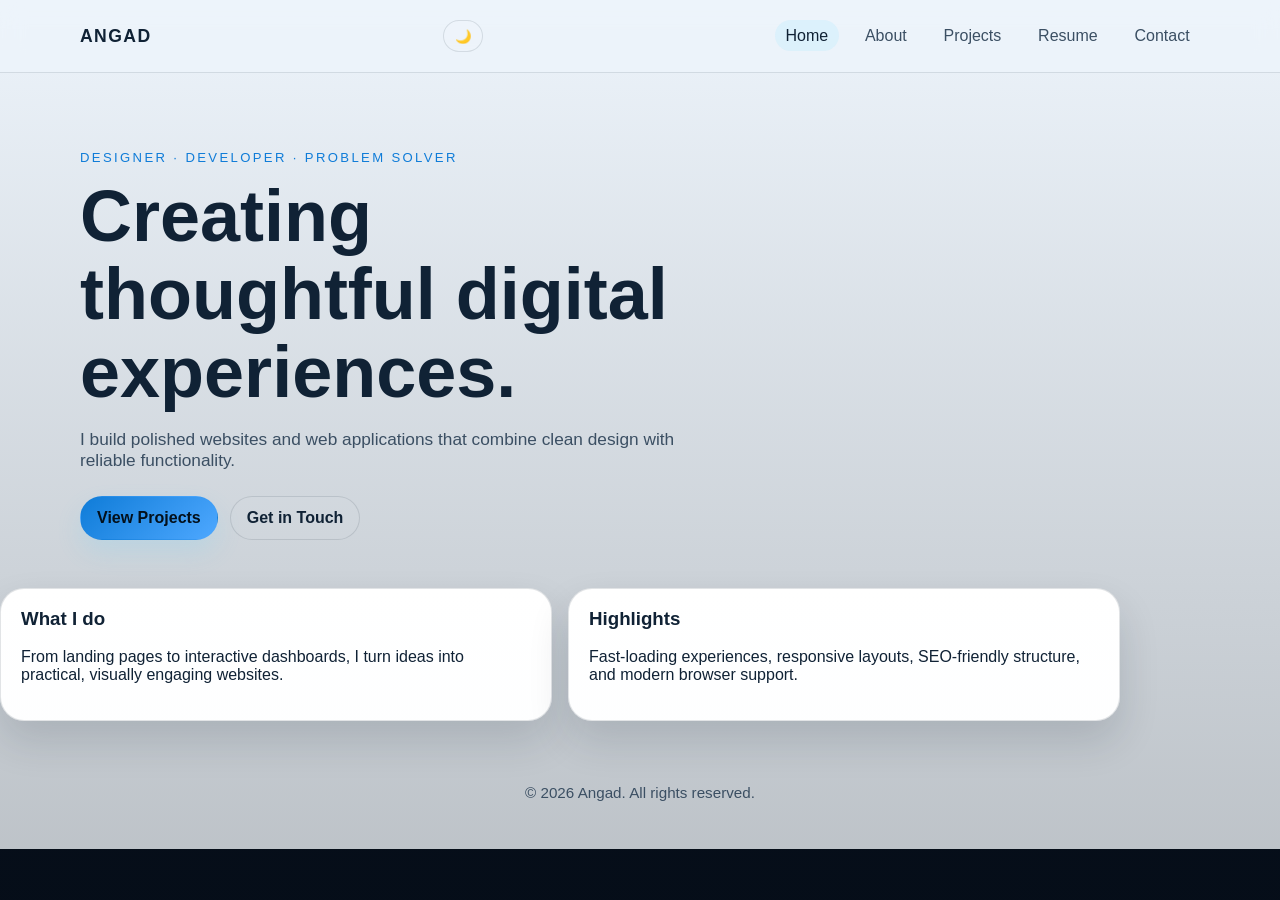
==== index.html @ 11468017 "Initial portfolio website commit" ====
<!DOCTYPE html>
<html lang="en">
  <head>
    <meta charset="UTF-8" />
    <meta name="viewport" content="width=device-width, initial-scale=1.0" />
    <title>Portfolio | Home</title>
    <meta name="description" content="A clean, modern portfolio website for showcasing projects, experience, and contact information." />
    <link rel="stylesheet" href="css/style.css" />
  </head>
  <body>
    <header class="site-header">
      <nav class="nav container">
        <a class="brand" href="index.html">Angad</a>
        <div class="nav-actions">
          <button class="theme-toggle" type="button" aria-label="Toggle theme">☀️</button>
          <button class="nav-toggle" type="button" aria-label="Toggle navigation">☰</button>
        </div>
        <ul class="nav-links">
          <li><a href="index.html" class="active">Home</a></li>
          <li><a href="about.html">About</a></li>
          <li><a href="projects.html">Projects</a></li>
          <li><a href="resume.html">Resume</a></li>
          <li><a href="contact.html">Contact</a></li>
        </ul>
      </nav>
    </header>

    <main>
      <section class="hero container">
        <div>
          <p class="eyebrow">Designer · Developer · Problem Solver</p>
          <h1>Creating thoughtful digital experiences.</h1>
          <p class="lead">I build polished websites and web applications that combine clean design with reliable functionality.</p>
          <div class="cta-row">
            <a class="button primary" href="projects.html">View Projects</a>
            <a class="button secondary" href="contact.html">Get in Touch</a>
          </div>
        </div>
      </section>

      <section class="container section-grid two-up">
        <article class="card">
          <h3>What I do</h3>
          <p>From landing pages to interactive dashboards, I turn ideas into practical, visually engaging websites.</p>
        </article>
        <article class="card">
          <h3>Highlights</h3>
          <p>Fast-loading experiences, responsive layouts, SEO-friendly structure, and modern browser support.</p>
        </article>
      </section>
    </main>

    <footer class="site-footer">
      <p>© <span id="year"></span> Angad. All rights reserved.</p>
    </footer>

    <script src="js/script.js"></script>
  </body>
</html>
---- css/style.css ----
:root {
  color-scheme: dark;
  --bg: #07111f;
  --panel: #102235;
  --panel-2: #17324a;
  --text: #eff7ff;
  --muted: #bfd3e5;
  --accent: #62d2ff;
  --accent-2: #8ff1d1;
  --border: rgba(191, 211, 229, 0.14);
  --shadow: rgba(0, 0, 0, 0.28);
}

body.theme-light {
  color-scheme: light;
  --bg: #edf4fb;
  --panel: #ffffff;
  --panel-2: #e3edf9;
  --text: #102235;
  --muted: #3b4f63;
  --accent: #0f7cd8;
  --accent-2: #0aa67c;
  --border: rgba(16, 34, 53, 0.12);
  --shadow: rgba(15, 28, 44, 0.14);
}

* { box-sizing: border-box; }
html, body { margin: 0; padding: 0; font-family: Arial, Helvetica, sans-serif; background: linear-gradient(180deg, var(--bg) 0%, color-mix(in srgb, var(--bg) 80%, #000 20%) 100%); color: var(--text); min-height: 100%; }
body { display: flex; flex-direction: column; transition: background-color 0.25s ease, color 0.25s ease; }
img { max-width: 100%; display: block; }
a { color: inherit; text-decoration: none; }
.container { width: min(1120px, calc(100% - 2rem)); margin: 0 auto; }
.site-header { position: sticky; top: 0; z-index: 10; backdrop-filter: blur(12px); background: color-mix(in srgb, var(--bg) 86%, transparent); border-bottom: 1px solid var(--border); }
.nav { display: flex; align-items: center; justify-content: space-between; gap: 1rem; min-height: 72px; }
.brand { font-size: 1.1rem; font-weight: 700; letter-spacing: 0.08em; text-transform: uppercase; }
.nav-links { display: flex; gap: 1rem; list-style: none; margin: 0; padding: 0; align-items: center; }
.nav-links a { color: var(--muted); padding: 0.45rem 0.65rem; border-radius: 999px; transition: transform 0.18s ease, background-color 0.18s ease, color 0.18s ease; }
.nav-links a:hover, .nav-links a.active { color: var(--text); background: rgba(98, 210, 255, 0.12); transform: translateY(-1px); }
.nav-actions { display: flex; align-items: center; gap: 0.5rem; }
.theme-toggle, .nav-toggle { display: inline-flex; align-items: center; justify-content: center; background: rgba(255, 255, 255, 0.04); color: var(--text); border: 1px solid var(--border); border-radius: 999px; padding: 0.45rem 0.65rem; transition: transform 0.18s ease, background-color 0.18s ease, box-shadow 0.18s ease; }
.theme-toggle:hover, .nav-toggle:hover { background: rgba(98, 210, 255, 0.12); transform: translateY(-1px); box-shadow: 0 10px 18px rgba(0, 0, 0, 0.18); }
.nav-toggle { display: none; border-radius: 8px; }

main { flex: 1; }
.hero { display: grid; grid-template-columns: 1.2fr 0.8fr; gap: 2rem; align-items: center; padding: 4rem 0 2rem; }
.eyebrow { text-transform: uppercase; letter-spacing: 0.18em; color: var(--accent); font-size: 0.82rem; }
h1, h2, h3 { line-height: 1.08; margin-top: 0; }
h1 { font-size: clamp(2.4rem, 6vw, 4.5rem); margin-bottom: 1rem; }
.lead { color: var(--muted); font-size: 1.08rem; max-width: 42rem; }
.cta-row { display: flex; gap: 0.75rem; flex-wrap: wrap; margin-top: 1.6rem; }
.button { display: inline-flex; align-items: center; justify-content: center; border-radius: 999px; padding: 0.75rem 1rem; border: 1px solid transparent; font-weight: 600; transition: transform 0.18s ease, box-shadow 0.18s ease, background-color 0.18s ease; }
.button:hover { transform: translateY(-2px); box-shadow: 0 10px 18px rgba(0, 0, 0, 0.25); }
.button.primary { background: linear-gradient(135deg, var(--accent), #4ea8ff); color: #03101b; box-shadow: 0 0 0 rgba(98, 210, 255, 0.35), 0 12px 24px rgba(98, 210, 255, 0.18); }
.button.primary:hover { box-shadow: 0 0 18px rgba(98, 210, 255, 0.35), 0 14px 28px rgba(98, 210, 255, 0.25); }
.button.secondary { border-color: var(--border); color: var(--text); background: rgba(255,255,255,0.03); }

.profile-card, .card { background: linear-gradient(180deg, var(--panel), color-mix(in srgb, var(--panel) 92%, var(--bg) 8%)); border: 1px solid var(--border); border-radius: 24px; padding: 1.25rem; box-shadow: 0 20px 40px var(--shadow); transition: transform 0.18s ease, border-color 0.18s ease, box-shadow 0.18s ease; }
.profile-card:hover, .card:hover { transform: translateY(-3px); border-color: rgba(98, 210, 255, 0.35); box-shadow: 0 24px 46px var(--shadow); }
.avatar { width: 72px; height: 72px; border-radius: 18px; display: grid; place-items: center; font-weight: 700; background: linear-gradient(135deg, var(--accent-2), var(--accent)); color: #07111f; margin-bottom: 0.75rem; }
.tag-list, .bullet-list { display: flex; flex-wrap: wrap; gap: 0.5rem; list-style: none; padding: 0; margin: 0; }
.tag-list li, .bullet-list li { background: rgba(255,255,255,0.06); border: 1px solid var(--border); padding: 0.45rem 0.6rem; border-radius: 999px; font-size: 0.95rem; }
.bullet-list { display: grid; gap: 0.45rem; list-style: disc; padding-left: 1rem; }
.bullet-list li { background: none; border: none; padding: 0; border-radius: 0; }

.section-grid { display: grid; gap: 1rem; margin: 1rem 0 2rem; }
.two-up { grid-template-columns: repeat(2, 1fr); }
.three-up { grid-template-columns: repeat(3, 1fr); }
.page-content { padding: 2rem 0 3rem; }
.project-card p { color: var(--muted); }
.contact-wrap { display: grid; grid-template-columns: 1fr 1fr; gap: 1.25rem; }
.contact-form { display: grid; gap: 0.85rem; }
.contact-form label { display: grid; gap: 0.35rem; color: var(--muted); font-size: 0.95rem; }
.contact-form input, .contact-form textarea { width: 100%; border-radius: 14px; border: 1px solid var(--border); background: rgba(255,255,255,0.04); color: var(--text); padding: 0.8rem 0.9rem; font: inherit; }
.contact-form input:focus, .contact-form textarea:focus { outline: 2px solid rgba(98, 210, 255, 0.35); border-color: var(--accent); }
.site-footer { padding: 1rem 0 2rem; color: var(--muted); text-align: center; font-size: 0.95rem; }

@media (max-width: 980px) {
  .hero, .contact-wrap, .two-up, .three-up { grid-template-columns: 1fr; }
}

@media (max-width: 760px) {
  .nav-toggle { display: inline-flex; }
  .nav-links { position: absolute; top: 72px; left: 1rem; right: 1rem; display: none; flex-direction: column; align-items: stretch; background: rgba(7, 17, 31, 0.98); border: 1px solid var(--border); border-radius: 18px; padding: 0.75rem; }
  .nav-links.open { display: flex; }
  .hero { padding-top: 2rem; }
}
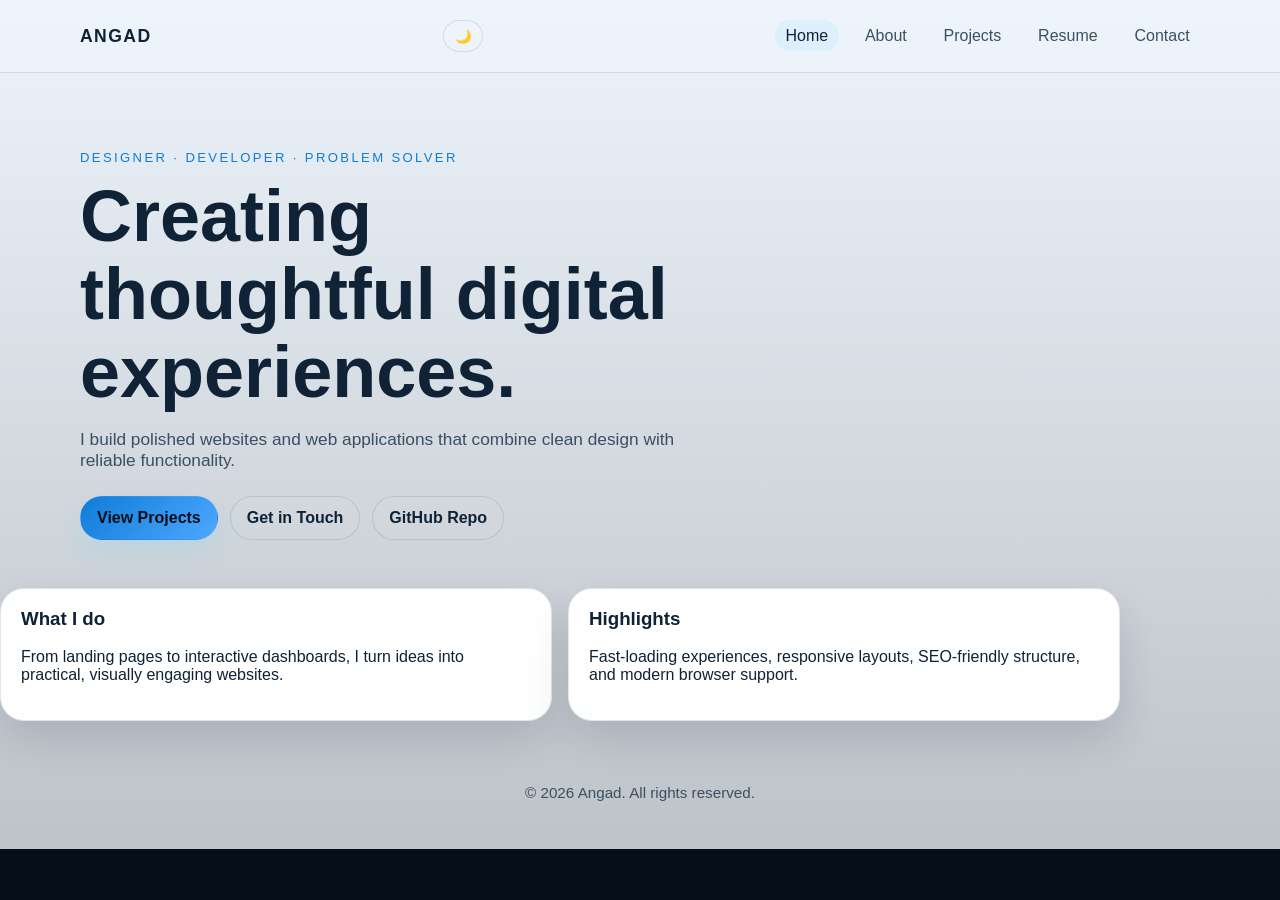
==== commit 7601f6c0: "Add GitHub repo link to homepage" ====
--- a/index.html
+++ b/index.html
@@ -34,6 +34,7 @@
           <div class="cta-row">
             <a class="button primary" href="projects.html">View Projects</a>
             <a class="button secondary" href="contact.html">Get in Touch</a>
+            <a class="button secondary" href="https://github.com/angadgirap3-tech/Portfolio" target="_blank" rel="noopener noreferrer">GitHub Repo</a>
           </div>
         </div>
       </section>
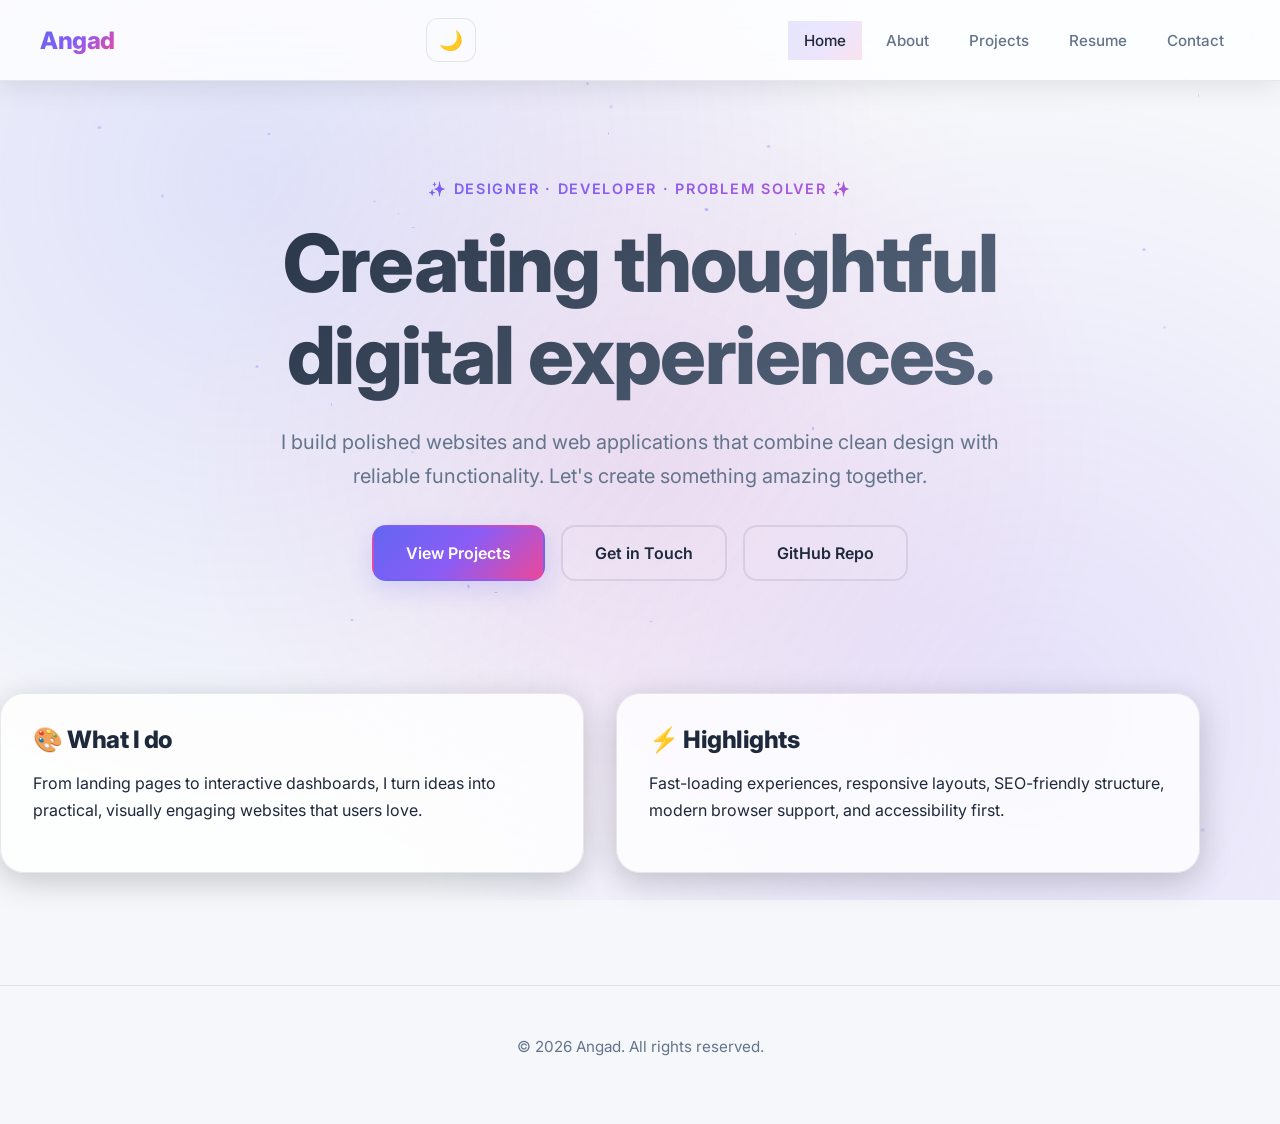
==== commit 326c2ce5: "Add stunning portfolio design with 8 button effects and Netlify deployment" ====
--- a/index.html
+++ b/index.html
@@ -5,6 +5,9 @@
     <meta name="viewport" content="width=device-width, initial-scale=1.0" />
     <title>Portfolio | Home</title>
     <meta name="description" content="A clean, modern portfolio website for showcasing projects, experience, and contact information." />
+    <link rel="preconnect" href="https://fonts.googleapis.com">
+    <link rel="preconnect" href="https://fonts.gstatic.com" crossorigin>
+    <link href="https://fonts.googleapis.com/css2?family=Inter:wght@400;500;600;700;800;900&display=swap" rel="stylesheet">
     <link rel="stylesheet" href="css/style.css" />
   </head>
   <body>
@@ -28,9 +31,9 @@
     <main>
       <section class="hero container">
         <div>
-          <p class="eyebrow">Designer · Developer · Problem Solver</p>
-          <h1>Creating thoughtful digital experiences.</h1>
-          <p class="lead">I build polished websites and web applications that combine clean design with reliable functionality.</p>
+          <p class="eyebrow">✨ Designer · Developer · Problem Solver ✨</p>
+          <h1>Creating thoughtful<br>digital experiences.</h1>
+          <p class="lead">I build polished websites and web applications that combine clean design with reliable functionality. Let's create something amazing together.</p>
           <div class="cta-row">
             <a class="button primary" href="projects.html">View Projects</a>
             <a class="button secondary" href="contact.html">Get in Touch</a>
@@ -41,12 +44,12 @@
 
       <section class="container section-grid two-up">
         <article class="card">
-          <h3>What I do</h3>
-          <p>From landing pages to interactive dashboards, I turn ideas into practical, visually engaging websites.</p>
+          <h3>🎨 What I do</h3>
+          <p>From landing pages to interactive dashboards, I turn ideas into practical, visually engaging websites that users love.</p>
         </article>
         <article class="card">
-          <h3>Highlights</h3>
-          <p>Fast-loading experiences, responsive layouts, SEO-friendly structure, and modern browser support.</p>
+          <h3>⚡ Highlights</h3>
+          <p>Fast-loading experiences, responsive layouts, SEO-friendly structure, modern browser support, and accessibility first.</p>
         </article>
       </section>
     </main>
--- a/css/style.css
+++ b/css/style.css
@@ -1,86 +1,1029 @@
 :root {
   color-scheme: dark;
-  --bg: #07111f;
-  --panel: #102235;
-  --panel-2: #17324a;
-  --text: #eff7ff;
-  --muted: #bfd3e5;
-  --accent: #62d2ff;
-  --accent-2: #8ff1d1;
-  --border: rgba(191, 211, 229, 0.14);
-  --shadow: rgba(0, 0, 0, 0.28);
+  --bg: #0a0e27;
+  --bg-secondary: #131738;
+  --panel: #1a1f3a;
+  --panel-2: #242a4d;
+  --text: #f0f4ff;
+  --muted: #a8b4cf;
+  --accent: #6366f1;
+  --accent-2: #8b5cf6;
+  --accent-3: #ec4899;
+  --accent-glow: rgba(99, 102, 241, 0.4);
+  --border: rgba(168, 180, 207, 0.1);
+  --shadow: rgba(0, 0, 0, 0.4);
+  --gradient-1: linear-gradient(135deg, #6366f1 0%, #8b5cf6 50%, #ec4899 100%);
+  --gradient-2: linear-gradient(135deg, #3b82f6 0%, #6366f1 100%);
 }
 
 body.theme-light {
   color-scheme: light;
-  --bg: #edf4fb;
+  --bg: #f5f7fb;
+  --bg-secondary: #e8ecf4;
   --panel: #ffffff;
-  --panel-2: #e3edf9;
-  --text: #102235;
-  --muted: #3b4f63;
-  --accent: #0f7cd8;
-  --accent-2: #0aa67c;
-  --border: rgba(16, 34, 53, 0.12);
-  --shadow: rgba(15, 28, 44, 0.14);
-}
-
-* { box-sizing: border-box; }
-html, body { margin: 0; padding: 0; font-family: Arial, Helvetica, sans-serif; background: linear-gradient(180deg, var(--bg) 0%, color-mix(in srgb, var(--bg) 80%, #000 20%) 100%); color: var(--text); min-height: 100%; }
-body { display: flex; flex-direction: column; transition: background-color 0.25s ease, color 0.25s ease; }
-img { max-width: 100%; display: block; }
-a { color: inherit; text-decoration: none; }
-.container { width: min(1120px, calc(100% - 2rem)); margin: 0 auto; }
-.site-header { position: sticky; top: 0; z-index: 10; backdrop-filter: blur(12px); background: color-mix(in srgb, var(--bg) 86%, transparent); border-bottom: 1px solid var(--border); }
-.nav { display: flex; align-items: center; justify-content: space-between; gap: 1rem; min-height: 72px; }
-.brand { font-size: 1.1rem; font-weight: 700; letter-spacing: 0.08em; text-transform: uppercase; }
-.nav-links { display: flex; gap: 1rem; list-style: none; margin: 0; padding: 0; align-items: center; }
-.nav-links a { color: var(--muted); padding: 0.45rem 0.65rem; border-radius: 999px; transition: transform 0.18s ease, background-color 0.18s ease, color 0.18s ease; }
-.nav-links a:hover, .nav-links a.active { color: var(--text); background: rgba(98, 210, 255, 0.12); transform: translateY(-1px); }
-.nav-actions { display: flex; align-items: center; gap: 0.5rem; }
-.theme-toggle, .nav-toggle { display: inline-flex; align-items: center; justify-content: center; background: rgba(255, 255, 255, 0.04); color: var(--text); border: 1px solid var(--border); border-radius: 999px; padding: 0.45rem 0.65rem; transition: transform 0.18s ease, background-color 0.18s ease, box-shadow 0.18s ease; }
-.theme-toggle:hover, .nav-toggle:hover { background: rgba(98, 210, 255, 0.12); transform: translateY(-1px); box-shadow: 0 10px 18px rgba(0, 0, 0, 0.18); }
-.nav-toggle { display: none; border-radius: 8px; }
-
-main { flex: 1; }
-.hero { display: grid; grid-template-columns: 1.2fr 0.8fr; gap: 2rem; align-items: center; padding: 4rem 0 2rem; }
-.eyebrow { text-transform: uppercase; letter-spacing: 0.18em; color: var(--accent); font-size: 0.82rem; }
-h1, h2, h3 { line-height: 1.08; margin-top: 0; }
-h1 { font-size: clamp(2.4rem, 6vw, 4.5rem); margin-bottom: 1rem; }
-.lead { color: var(--muted); font-size: 1.08rem; max-width: 42rem; }
-.cta-row { display: flex; gap: 0.75rem; flex-wrap: wrap; margin-top: 1.6rem; }
-.button { display: inline-flex; align-items: center; justify-content: center; border-radius: 999px; padding: 0.75rem 1rem; border: 1px solid transparent; font-weight: 600; transition: transform 0.18s ease, box-shadow 0.18s ease, background-color 0.18s ease; }
-.button:hover { transform: translateY(-2px); box-shadow: 0 10px 18px rgba(0, 0, 0, 0.25); }
-.button.primary { background: linear-gradient(135deg, var(--accent), #4ea8ff); color: #03101b; box-shadow: 0 0 0 rgba(98, 210, 255, 0.35), 0 12px 24px rgba(98, 210, 255, 0.18); }
-.button.primary:hover { box-shadow: 0 0 18px rgba(98, 210, 255, 0.35), 0 14px 28px rgba(98, 210, 255, 0.25); }
-.button.secondary { border-color: var(--border); color: var(--text); background: rgba(255,255,255,0.03); }
-
-.profile-card, .card { background: linear-gradient(180deg, var(--panel), color-mix(in srgb, var(--panel) 92%, var(--bg) 8%)); border: 1px solid var(--border); border-radius: 24px; padding: 1.25rem; box-shadow: 0 20px 40px var(--shadow); transition: transform 0.18s ease, border-color 0.18s ease, box-shadow 0.18s ease; }
-.profile-card:hover, .card:hover { transform: translateY(-3px); border-color: rgba(98, 210, 255, 0.35); box-shadow: 0 24px 46px var(--shadow); }
-.avatar { width: 72px; height: 72px; border-radius: 18px; display: grid; place-items: center; font-weight: 700; background: linear-gradient(135deg, var(--accent-2), var(--accent)); color: #07111f; margin-bottom: 0.75rem; }
-.tag-list, .bullet-list { display: flex; flex-wrap: wrap; gap: 0.5rem; list-style: none; padding: 0; margin: 0; }
-.tag-list li, .bullet-list li { background: rgba(255,255,255,0.06); border: 1px solid var(--border); padding: 0.45rem 0.6rem; border-radius: 999px; font-size: 0.95rem; }
-.bullet-list { display: grid; gap: 0.45rem; list-style: disc; padding-left: 1rem; }
-.bullet-list li { background: none; border: none; padding: 0; border-radius: 0; }
-
-.section-grid { display: grid; gap: 1rem; margin: 1rem 0 2rem; }
-.two-up { grid-template-columns: repeat(2, 1fr); }
-.three-up { grid-template-columns: repeat(3, 1fr); }
-.page-content { padding: 2rem 0 3rem; }
-.project-card p { color: var(--muted); }
-.contact-wrap { display: grid; grid-template-columns: 1fr 1fr; gap: 1.25rem; }
-.contact-form { display: grid; gap: 0.85rem; }
-.contact-form label { display: grid; gap: 0.35rem; color: var(--muted); font-size: 0.95rem; }
-.contact-form input, .contact-form textarea { width: 100%; border-radius: 14px; border: 1px solid var(--border); background: rgba(255,255,255,0.04); color: var(--text); padding: 0.8rem 0.9rem; font: inherit; }
-.contact-form input:focus, .contact-form textarea:focus { outline: 2px solid rgba(98, 210, 255, 0.35); border-color: var(--accent); }
-.site-footer { padding: 1rem 0 2rem; color: var(--muted); text-align: center; font-size: 0.95rem; }
+  --panel-2: #f8f9fc;
+  --text: #1e293b;
+  --muted: #64748b;
+  --accent: #6366f1;
+  --accent-2: #8b5cf6;
+  --accent-3: #ec4899;
+  --accent-glow: rgba(99, 102, 241, 0.2);
+  --border: rgba(30, 41, 59, 0.1);
+  --shadow: rgba(15, 23, 42, 0.15);
+  --gradient-1: linear-gradient(135deg, #6366f1 0%, #8b5cf6 50%, #ec4899 100%);
+  --gradient-2: linear-gradient(135deg, #3b82f6 0%, #6366f1 100%);
+}
+
+* { 
+  box-sizing: border-box; 
+  margin: 0;
+  padding: 0;
+}
+
+html {
+  scroll-behavior: smooth;
+}
+
+html, body { 
+  margin: 0; 
+  padding: 0; 
+  font-family: 'Inter', -apple-system, BlinkMacSystemFont, 'Segoe UI', Roboto, Oxygen, Ubuntu, sans-serif; 
+  background: var(--bg);
+  color: var(--text); 
+  min-height: 100%;
+  overflow-x: hidden;
+}
+
+body { 
+  display: flex; 
+  flex-direction: column; 
+  transition: background-color 0.3s ease, color 0.3s ease;
+  position: relative;
+}
+
+body::before {
+  content: '';
+  position: fixed;
+  top: 0;
+  left: 0;
+  right: 0;
+  bottom: 0;
+  background: 
+    radial-gradient(circle at 20% 20%, rgba(99, 102, 241, 0.15) 0%, transparent 50%),
+    radial-gradient(circle at 80% 80%, rgba(139, 92, 246, 0.15) 0%, transparent 50%),
+    radial-gradient(circle at 50% 50%, rgba(236, 72, 153, 0.1) 0%, transparent 60%);
+  pointer-events: none;
+  z-index: 0;
+  animation: gradientShift 15s ease infinite;
+}
+
+@keyframes gradientShift {
+  0%, 100% { opacity: 0.8; }
+  50% { opacity: 1; }
+}
+
+body > * {
+  position: relative;
+  z-index: 1;
+}
+
+img { 
+  max-width: 100%; 
+  display: block; 
+}
+
+a { 
+  color: inherit; 
+  text-decoration: none;
+  transition: all 0.3s ease;
+}
+
+.container { 
+  width: min(1200px, calc(100% - 3rem)); 
+  margin: 0 auto; 
+}
+.site-header { 
+  position: sticky; 
+  top: 0; 
+  z-index: 100; 
+  backdrop-filter: blur(20px) saturate(180%); 
+  background: rgba(10, 14, 39, 0.8);
+  border-bottom: 1px solid var(--border); 
+  box-shadow: 0 4px 30px rgba(0, 0, 0, 0.1);
+  animation: slideDown 0.6s ease;
+}
+
+body.theme-light .site-header {
+  background: rgba(255, 255, 255, 0.8);
+}
+
+@keyframes slideDown {
+  from {
+    transform: translateY(-100%);
+    opacity: 0;
+  }
+  to {
+    transform: translateY(0);
+    opacity: 1;
+  }
+}
+
+.nav { 
+  display: flex; 
+  align-items: center; 
+  justify-content: space-between; 
+  gap: 1rem; 
+  min-height: 80px;
+  padding: 0.5rem 0;
+}
+
+.brand { 
+  font-size: 1.5rem; 
+  font-weight: 800; 
+  letter-spacing: -0.02em; 
+  background: var(--gradient-1);
+  -webkit-background-clip: text;
+  -webkit-text-fill-color: transparent;
+  background-clip: text;
+  transition: transform 0.3s ease;
+}
+
+.brand:hover {
+  transform: scale(1.05);
+}
+
+.nav-links { 
+  display: flex; 
+  gap: 0.5rem; 
+  list-style: none; 
+  margin: 0; 
+  padding: 0; 
+  align-items: center; 
+}
+
+.nav-links a { 
+  color: var(--muted); 
+  padding: 0.6rem 1rem; 
+  border-radius: 12px; 
+  font-weight: 500;
+  font-size: 0.95rem;
+  position: relative;
+  overflow: hidden;
+  transition: all 0.3s ease;
+}
+
+.nav-links a::before {
+  content: '';
+  position: absolute;
+  top: 0;
+  left: 0;
+  right: 0;
+  bottom: 0;
+  background: var(--gradient-1);
+  opacity: 0;
+  transition: opacity 0.3s ease;
+  z-index: -1;
+}
+
+.nav-links a:hover, .nav-links a.active { 
+  color: var(--text);
+  transform: translateY(-2px);
+}
+
+.nav-links a.active::before {
+  opacity: 0.15;
+}
+
+.nav-links a:hover::before {
+  opacity: 0.1;
+}
+
+.nav-actions { 
+  display: flex; 
+  align-items: center; 
+  gap: 0.5rem; 
+}
+
+.theme-toggle, .nav-toggle { 
+  display: inline-flex; 
+  align-items: center; 
+  justify-content: center; 
+  background: rgba(255, 255, 255, 0.05); 
+  color: var(--text); 
+  border: 1px solid var(--border); 
+  border-radius: 12px; 
+  padding: 0.6rem 0.75rem; 
+  cursor: pointer;
+  font-size: 1.2rem;
+  transition: all 0.3s ease;
+}
+
+.theme-toggle:hover, .nav-toggle:hover { 
+  background: rgba(99, 102, 241, 0.15); 
+  transform: translateY(-2px) scale(1.05); 
+  box-shadow: 0 8px 20px rgba(99, 102, 241, 0.3);
+  border-color: var(--accent);
+}
+
+.nav-toggle { 
+  display: none;
+}
+
+main { 
+  flex: 1; 
+}
+
+.hero { 
+  display: grid; 
+  grid-template-columns: 1fr; 
+  gap: 2rem; 
+  align-items: center; 
+  padding: 6rem 0 4rem;
+  text-align: center;
+  animation: fadeInUp 0.8s ease;
+}
+
+@keyframes fadeInUp {
+  from {
+    opacity: 0;
+    transform: translateY(30px);
+  }
+  to {
+    opacity: 1;
+    transform: translateY(0);
+  }
+}
+
+.eyebrow { 
+  text-transform: uppercase; 
+  letter-spacing: 0.12em; 
+  background: var(--gradient-1);
+  -webkit-background-clip: text;
+  -webkit-text-fill-color: transparent;
+  background-clip: text;
+  font-size: 0.9rem; 
+  font-weight: 600;
+  margin-bottom: 1rem;
+  animation: fadeInUp 0.8s ease 0.2s both;
+}
+
+h1, h2, h3 { 
+  line-height: 1.15; 
+  margin-top: 0; 
+  font-weight: 800;
+  letter-spacing: -0.02em;
+}
+
+h1 { 
+  font-size: clamp(2.5rem, 7vw, 5rem); 
+  margin-bottom: 1.5rem;
+  background: linear-gradient(135deg, var(--text) 0%, var(--muted) 100%);
+  -webkit-background-clip: text;
+  -webkit-text-fill-color: transparent;
+  background-clip: text;
+  animation: fadeInUp 0.8s ease 0.3s both;
+}
+
+.lead { 
+  color: var(--muted); 
+  font-size: 1.25rem; 
+  max-width: 46rem;
+  margin: 0 auto 2rem;
+  line-height: 1.7;
+  animation: fadeInUp 0.8s ease 0.4s both;
+}
+.cta-row { 
+  display: flex; 
+  gap: 1rem; 
+  flex-wrap: wrap; 
+  margin-top: 2rem;
+  justify-content: center;
+  animation: fadeInUp 0.8s ease 0.5s both;
+}
+
+.button { 
+  display: inline-flex; 
+  align-items: center; 
+  justify-content: center; 
+  border-radius: 14px; 
+  padding: 1rem 2rem; 
+  border: 2px solid transparent; 
+  font-weight: 600;
+  font-size: 1rem;
+  cursor: pointer;
+  position: relative;
+  overflow: hidden;
+  transition: all 0.4s cubic-bezier(0.4, 0, 0.2, 1);
+  z-index: 1;
+}
+
+/* Shimmer effect for primary button */
+.button.primary::before {
+  content: '';
+  position: absolute;
+  top: 0;
+  left: -100%;
+  width: 100%;
+  height: 100%;
+  background: linear-gradient(
+    90deg,
+    transparent,
+    rgba(255, 255, 255, 0.3),
+    transparent
+  );
+  transition: left 0.5s ease;
+}
+
+.button.primary:hover::before {
+  left: 100%;
+}
+
+/* Magnetic border effect for secondary button */
+.button.secondary::before {
+  content: '';
+  position: absolute;
+  inset: -2px;
+  border-radius: 14px;
+  padding: 2px;
+  background: var(--gradient-1);
+  -webkit-mask: linear-gradient(#fff 0 0) content-box, linear-gradient(#fff 0 0);
+  -webkit-mask-composite: xor;
+  mask-composite: exclude;
+  opacity: 0;
+  transition: opacity 0.4s ease;
+}
+
+.button.secondary:hover::before {
+  opacity: 1;
+}
+
+/* Particle burst effect */
+.button::after {
+  content: '✨';
+  position: absolute;
+  font-size: 0;
+  opacity: 0;
+  top: 50%;
+  left: 50%;
+  transform: translate(-50%, -50%);
+  transition: all 0.4s ease;
+  pointer-events: none;
+}
+
+.button:active::after {
+  font-size: 2rem;
+  opacity: 0;
+  transform: translate(-50%, -50%) scale(2);
+}
+
+.button:hover { 
+  transform: translateY(-4px) scale(1.02);
+}
+
+.button.primary { 
+  background: var(--gradient-1);
+  color: #ffffff; 
+  box-shadow: 0 8px 24px var(--accent-glow);
+  border-color: transparent;
+  animation: buttonGlow 3s ease-in-out infinite;
+}
+
+@keyframes buttonGlow {
+  0%, 100% {
+    box-shadow: 0 8px 24px var(--accent-glow);
+  }
+  50% {
+    box-shadow: 0 8px 32px var(--accent-glow), 0 0 20px rgba(99, 102, 241, 0.4);
+  }
+}
+
+.button.primary:hover { 
+  box-shadow: 0 16px 40px var(--accent-glow), 0 0 0 4px rgba(99, 102, 241, 0.15);
+  animation: none;
+  background: linear-gradient(135deg, #7c3aed 0%, #a855f7 50%, #f472b6 100%);
+}
+
+.button.secondary { 
+  border-color: var(--border); 
+  color: var(--text); 
+  background: rgba(255,255,255,0.05);
+  backdrop-filter: blur(10px);
+  position: relative;
+}
+
+.button.secondary:hover {
+  border-color: transparent;
+  background: rgba(99, 102, 241, 0.15);
+  box-shadow: 0 12px 32px rgba(99, 102, 241, 0.3), 
+              inset 0 0 20px rgba(99, 102, 241, 0.1);
+  color: var(--accent);
+}
+
+/* 3D press effect */
+.button:active {
+  transform: translateY(-1px) scale(0.98);
+  transition: all 0.1s ease;
+}
+
+/* Pulse effect on focus */
+.button:focus-visible {
+  outline: none;
+  animation: buttonPulse 1s ease infinite;
+}
+
+@keyframes buttonPulse {
+  0%, 100% {
+    box-shadow: 0 8px 24px var(--accent-glow), 0 0 0 0 rgba(99, 102, 241, 0.4);
+  }
+  50% {
+    box-shadow: 0 8px 24px var(--accent-glow), 0 0 0 8px rgba(99, 102, 241, 0);
+  }
+}
+
+.profile-card, .card { 
+  background: rgba(26, 31, 58, 0.6);
+  border: 1px solid var(--border); 
+  border-radius: 24px; 
+  padding: 2rem; 
+  box-shadow: 0 8px 32px rgba(0, 0, 0, 0.2);
+  backdrop-filter: blur(20px);
+  transition: all 0.4s cubic-bezier(0.4, 0, 0.2, 1);
+  position: relative;
+  overflow: hidden;
+}
+
+body.theme-light .card {
+  background: rgba(255, 255, 255, 0.8);
+}
+
+.card::before {
+  content: '';
+  position: absolute;
+  top: 0;
+  left: 0;
+  right: 0;
+  height: 3px;
+  background: var(--gradient-1);
+  transform: scaleX(0);
+  transform-origin: left;
+  transition: transform 0.4s ease;
+}
+
+.profile-card:hover, .card:hover { 
+  transform: translateY(-8px) scale(1.02); 
+  border-color: var(--accent);
+  box-shadow: 0 20px 60px rgba(99, 102, 241, 0.3), 0 0 0 1px var(--accent);
+}
+
+.card:hover::before {
+  transform: scaleX(1);
+}
+
+.avatar { 
+  width: 80px; 
+  height: 80px; 
+  border-radius: 20px; 
+  display: grid; 
+  place-items: center; 
+  font-weight: 700; 
+  background: var(--gradient-1);
+  color: #ffffff; 
+  margin-bottom: 1rem;
+  font-size: 2rem;
+  box-shadow: 0 8px 24px var(--accent-glow);
+}
+.tag-list, .bullet-list { 
+  display: flex; 
+  flex-wrap: wrap; 
+  gap: 0.75rem; 
+  list-style: none; 
+  padding: 0; 
+  margin: 1rem 0; 
+}
+
+.tag-list li, .bullet-list li { 
+  background: rgba(99, 102, 241, 0.1); 
+  border: 1px solid rgba(99, 102, 241, 0.3); 
+  padding: 0.6rem 1rem; 
+  border-radius: 12px; 
+  font-size: 0.95rem;
+  font-weight: 500;
+  transition: all 0.3s ease;
+  cursor: default;
+}
+
+.tag-list li:hover {
+  background: rgba(99, 102, 241, 0.2);
+  border-color: var(--accent);
+  transform: translateY(-2px);
+}
+
+.bullet-list { 
+  display: grid; 
+  gap: 0.6rem; 
+  list-style: none;
+  padding-left: 0;
+}
+
+.bullet-list li { 
+  background: none; 
+  border: none; 
+  padding: 0 0 0 1.5rem; 
+  border-radius: 0;
+  position: relative;
+}
+
+.bullet-list li::before {
+  content: '→';
+  position: absolute;
+  left: 0;
+  color: var(--accent);
+  font-weight: bold;
+}
+
+.section-grid { 
+  display: grid; 
+  gap: 2rem; 
+  margin: 3rem 0;
+  animation: fadeInUp 0.8s ease 0.6s both;
+}
+
+.two-up { 
+  grid-template-columns: repeat(2, 1fr); 
+}
+
+.three-up { 
+  grid-template-columns: repeat(auto-fit, minmax(300px, 1fr)); 
+}
+
+.page-content { 
+  padding: 3rem 0 4rem;
+  animation: fadeInUp 0.8s ease;
+}
+
+.page-content > .card {
+  animation: fadeInUp 0.8s ease 0.2s both;
+}
+
+.page-content .section-grid {
+  animation: fadeInUp 0.8s ease 0.4s both;
+}
+
+.project-card p { 
+  color: var(--muted); 
+  line-height: 1.7;
+  margin: 1rem 0;
+}
+
+.project-card h2 {
+  color: var(--text);
+  font-size: 1.5rem;
+  margin-bottom: 1rem;
+}
+.contact-wrap { 
+  display: grid; 
+  grid-template-columns: 1fr 1fr; 
+  gap: 2rem;
+  align-items: start;
+}
+
+.contact-form { 
+  display: grid; 
+  gap: 1.25rem; 
+}
+
+.contact-form label { 
+  display: grid; 
+  gap: 0.5rem; 
+  color: var(--text); 
+  font-size: 0.95rem;
+  font-weight: 600;
+}
+
+.contact-form input, .contact-form textarea { 
+  width: 100%; 
+  border-radius: 12px; 
+  border: 2px solid var(--border); 
+  background: rgba(255,255,255,0.05); 
+  color: var(--text); 
+  padding: 1rem 1.25rem; 
+  font: inherit;
+  transition: all 0.3s ease;
+}
+
+.contact-form input:focus, .contact-form textarea:focus { 
+  outline: none;
+  border-color: var(--accent);
+  background: rgba(99, 102, 241, 0.05);
+  box-shadow: 0 0 0 4px rgba(99, 102, 241, 0.1);
+}
+
+.contact-form textarea {
+  resize: vertical;
+  min-height: 150px;
+}
+
+.site-footer { 
+  padding: 3rem 0;
+  color: var(--muted); 
+  text-align: center; 
+  font-size: 0.95rem;
+  border-top: 1px solid var(--border);
+  margin-top: 4rem;
+}
 
 @media (max-width: 980px) {
-  .hero, .contact-wrap, .two-up, .three-up { grid-template-columns: 1fr; }
+  .hero, .contact-wrap, .two-up, .three-up { 
+    grid-template-columns: 1fr; 
+  }
+  
+  .container {
+    width: calc(100% - 2rem);
+  }
+  
+  h1 {
+    font-size: clamp(2rem, 8vw, 3.5rem);
+  }
+  
+  .lead {
+    font-size: 1.1rem;
+  }
 }
 
 @media (max-width: 760px) {
-  .nav-toggle { display: inline-flex; }
-  .nav-links { position: absolute; top: 72px; left: 1rem; right: 1rem; display: none; flex-direction: column; align-items: stretch; background: rgba(7, 17, 31, 0.98); border: 1px solid var(--border); border-radius: 18px; padding: 0.75rem; }
-  .nav-links.open { display: flex; }
-  .hero { padding-top: 2rem; }
-}
+  .nav-toggle { 
+    display: inline-flex; 
+  }
+  
+  .nav-links { 
+    position: absolute; 
+    top: 80px; 
+    left: 1rem; 
+    right: 1rem; 
+    display: none; 
+    flex-direction: column; 
+    align-items: stretch; 
+    background: rgba(26, 31, 58, 0.98);
+    backdrop-filter: blur(20px);
+    border: 1px solid var(--border); 
+    border-radius: 20px; 
+    padding: 1rem;
+    box-shadow: 0 20px 60px rgba(0, 0, 0, 0.4);
+  }
+  
+  body.theme-light .nav-links {
+    background: rgba(255, 255, 255, 0.98);
+  }
+  
+  .nav-links.open { 
+    display: flex;
+    animation: slideDown 0.3s ease;
+  }
+  
+  .nav-links a {
+    padding: 1rem;
+    text-align: center;
+  }
+  
+  .hero { 
+    padding-top: 3rem; 
+    padding-bottom: 2rem;
+  }
+  
+  .cta-row {
+    flex-direction: column;
+    width: 100%;
+  }
+  
+  .button {
+    width: 100%;
+  }
+  
+  .card {
+    padding: 1.5rem;
+  }
+  
+  .section-grid {
+    gap: 1.5rem;
+  }
+}
+
+
+/* Additional utility classes and polish */
+h2 {
+  font-size: 2rem;
+  margin-bottom: 1.5rem;
+  background: linear-gradient(135deg, var(--text) 0%, var(--muted) 100%);
+  -webkit-background-clip: text;
+  -webkit-text-fill-color: transparent;
+  background-clip: text;
+}
+
+h3 {
+  font-size: 1.5rem;
+  margin-bottom: 1rem;
+  color: var(--text);
+}
+
+p {
+  line-height: 1.7;
+  margin-bottom: 1rem;
+}
+
+/* Smooth scrolling for all browsers */
+* {
+  scroll-behavior: smooth;
+}
+
+/* Selection styling */
+::selection {
+  background: var(--accent);
+  color: #ffffff;
+}
+
+::-moz-selection {
+  background: var(--accent);
+  color: #ffffff;
+}
+
+/* Focus visible for accessibility */
+*:focus-visible {
+  outline: 2px solid var(--accent);
+  outline-offset: 3px;
+  border-radius: 4px;
+}
+
+/* Loading animation for page transitions */
+@keyframes shimmer {
+  0% {
+    background-position: -1000px 0;
+  }
+  100% {
+    background-position: 1000px 0;
+  }
+}
+
+/* Improved button and card shadows */
+.button, .card {
+  will-change: transform;
+}
+
+/* Performance optimizations */
+.site-header {
+  will-change: backdrop-filter;
+}
+
+/* Print styles */
+@media print {
+  .site-header, .site-footer, .nav-toggle, .theme-toggle {
+    display: none;
+  }
+  
+  .card {
+    break-inside: avoid;
+    page-break-inside: avoid;
+  }
+  
+  body::before {
+    display: none;
+  }
+}
+
+/* Reduced motion preferences */
+@media (prefers-reduced-motion: reduce) {
+  *,
+  *::before,
+  *::after {
+    animation-duration: 0.01ms !important;
+    animation-iteration-count: 1 !important;
+    transition-duration: 0.01ms !important;
+    scroll-behavior: auto !important;
+  }
+  
+  body::before {
+    animation: none;
+  }
+}
+
+
+/* Alternative Button Styles - Add these classes to buttons for different effects */
+
+/* Liquid fill button effect */
+.button.liquid {
+  background: transparent;
+  border: 2px solid var(--accent);
+  color: var(--accent);
+  position: relative;
+  z-index: 1;
+  transition: color 0.4s ease;
+}
+
+.button.liquid::before {
+  content: '';
+  position: absolute;
+  bottom: 0;
+  left: 0;
+  right: 0;
+  height: 0;
+  background: var(--gradient-1);
+  transition: height 0.4s cubic-bezier(0.4, 0, 0.2, 1);
+  z-index: -1;
+  border-radius: 12px;
+}
+
+.button.liquid:hover {
+  color: #ffffff;
+  border-color: transparent;
+}
+
+.button.liquid:hover::before {
+  height: 100%;
+}
+
+/* Neon glow button effect */
+.button.neon {
+  background: transparent;
+  border: 2px solid var(--accent);
+  color: var(--accent);
+  text-shadow: 0 0 8px rgba(99, 102, 241, 0.5);
+  box-shadow: inset 0 0 20px rgba(99, 102, 241, 0.1),
+              0 0 20px rgba(99, 102, 241, 0.2);
+  animation: neonPulse 2s ease-in-out infinite;
+}
+
+@keyframes neonPulse {
+  0%, 100% {
+    box-shadow: inset 0 0 20px rgba(99, 102, 241, 0.1),
+                0 0 20px rgba(99, 102, 241, 0.2);
+  }
+  50% {
+    box-shadow: inset 0 0 30px rgba(99, 102, 241, 0.2),
+                0 0 40px rgba(99, 102, 241, 0.4);
+  }
+}
+
+.button.neon:hover {
+  background: rgba(99, 102, 241, 0.1);
+  box-shadow: inset 0 0 40px rgba(99, 102, 241, 0.3),
+              0 0 60px rgba(99, 102, 241, 0.6);
+  text-shadow: 0 0 12px rgba(255, 255, 255, 0.8);
+}
+
+/* Morphing gradient button */
+.button.morph {
+  background: var(--gradient-1);
+  background-size: 200% 200%;
+  color: #ffffff;
+  border: none;
+  animation: morphGradient 4s ease infinite;
+}
+
+@keyframes morphGradient {
+  0%, 100% {
+    background-position: 0% 50%;
+  }
+  50% {
+    background-position: 100% 50%;
+  }
+}
+
+.button.morph:hover {
+  animation: morphGradient 1s ease infinite;
+  box-shadow: 0 12px 40px var(--accent-glow);
+}
+
+/* Glitch button effect */
+.button.glitch {
+  background: var(--panel);
+  border: 2px solid var(--accent);
+  color: var(--text);
+  position: relative;
+}
+
+.button.glitch::before,
+.button.glitch::after {
+  content: attr(data-text);
+  position: absolute;
+  top: 0;
+  left: 0;
+  right: 0;
+  bottom: 0;
+  display: flex;
+  align-items: center;
+  justify-content: center;
+  opacity: 0;
+  transition: opacity 0.3s ease;
+}
+
+.button.glitch:hover::before {
+  opacity: 0.8;
+  animation: glitch1 0.3s infinite;
+  color: #ff00ff;
+}
+
+.button.glitch:hover::after {
+  opacity: 0.8;
+  animation: glitch2 0.3s infinite;
+  color: #00ffff;
+}
+
+@keyframes glitch1 {
+  0%, 100% {
+    transform: translate(0);
+  }
+  25% {
+    transform: translate(-2px, 2px);
+  }
+  50% {
+    transform: translate(2px, -2px);
+  }
+  75% {
+    transform: translate(-2px, -2px);
+  }
+}
+
+@keyframes glitch2 {
+  0%, 100% {
+    transform: translate(0);
+  }
+  25% {
+    transform: translate(2px, -2px);
+  }
+  50% {
+    transform: translate(-2px, 2px);
+  }
+  75% {
+    transform: translate(2px, 2px);
+  }
+}
+
+/* Bubble pop button */
+.button.bubble {
+  background: var(--gradient-2);
+  color: #ffffff;
+  border: none;
+  position: relative;
+  overflow: visible;
+}
+
+.button.bubble:hover {
+  animation: bubblePop 0.6s ease;
+}
+
+@keyframes bubblePop {
+  0% {
+    transform: scale(1);
+  }
+  50% {
+    transform: scale(1.15);
+  }
+  100% {
+    transform: scale(1.05);
+  }
+}
+
+/* Split reveal button */
+.button.split {
+  background: transparent;
+  border: 2px solid var(--accent);
+  color: var(--accent);
+  position: relative;
+  overflow: hidden;
+  z-index: 1;
+}
+
+.button.split::before,
+.button.split::after {
+  content: '';
+  position: absolute;
+  width: 50%;
+  height: 100%;
+  background: var(--gradient-1);
+  z-index: -1;
+  transition: transform 0.4s cubic-bezier(0.4, 0, 0.2, 1);
+}
+
+.button.split::before {
+  top: 0;
+  left: 0;
+  transform: translateX(-100%);
+}
+
+.button.split::after {
+  top: 0;
+  right: 0;
+  transform: translateX(100%);
+}
+
+.button.split:hover {
+  color: #ffffff;
+  border-color: transparent;
+}
+
+.button.split:hover::before {
+  transform: translateX(0);
+}
+
+.button.split:hover::after {
+  transform: translateX(0);
+}
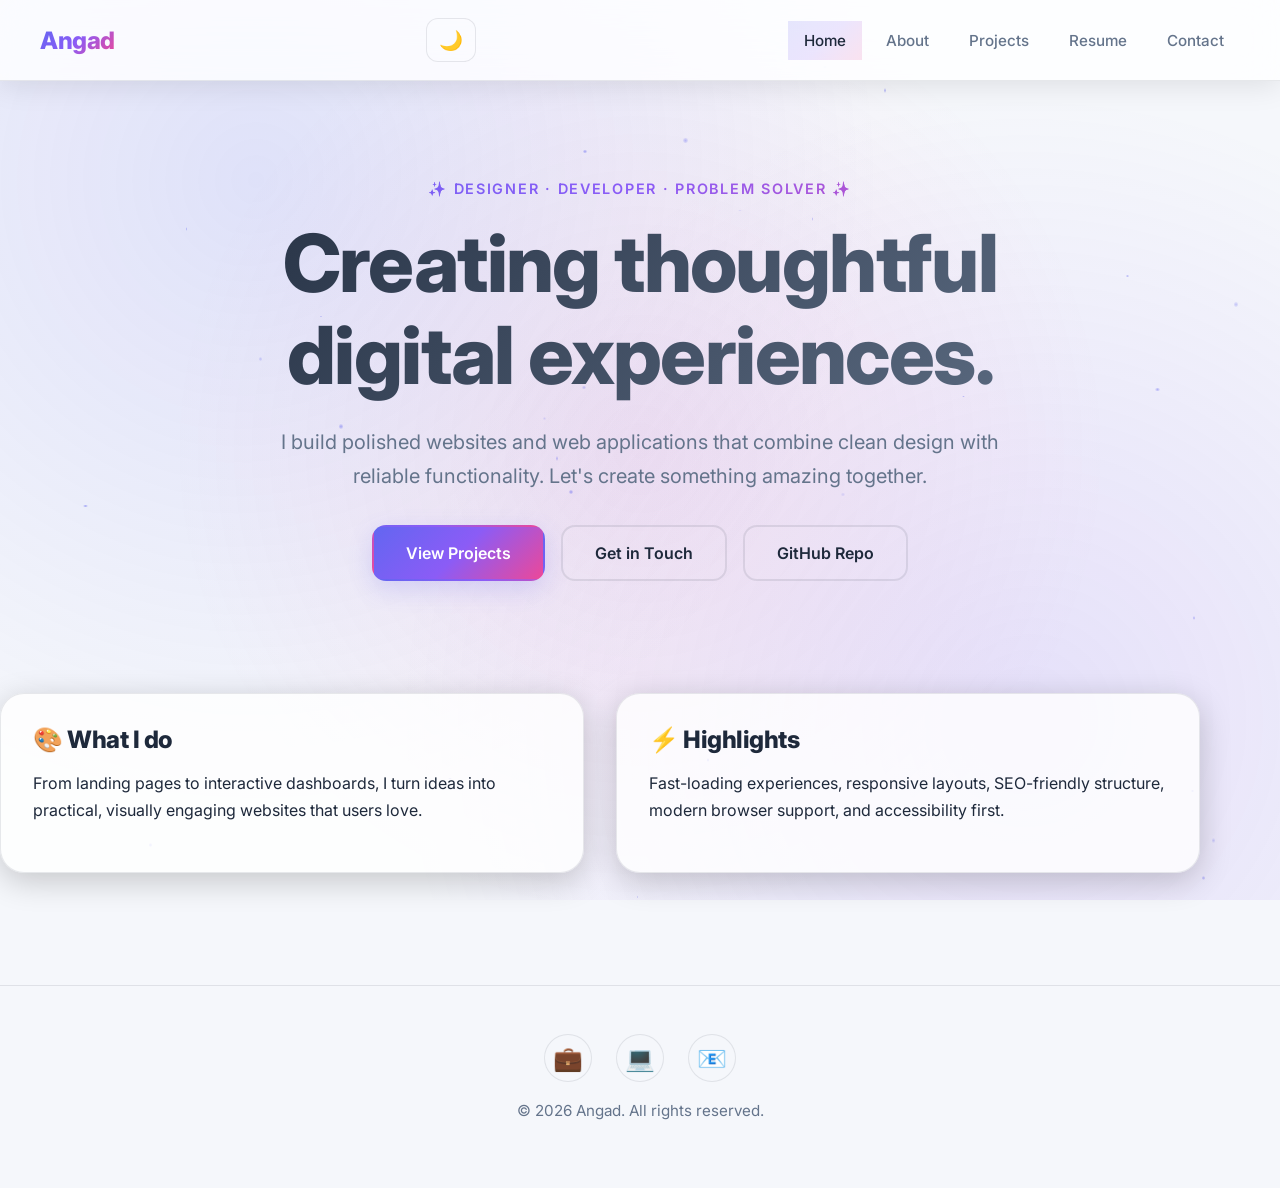
==== commit 6e96df7c: "Add LinkedIn profile and social links to footer across all pages" ====
--- a/index.html
+++ b/index.html
@@ -55,7 +55,14 @@
     </main>
 
     <footer class="site-footer">
-      <p>© <span id="year"></span> Angad. All rights reserved.</p>
+      <div class="container" style="display: flex; flex-direction: column; align-items: center; gap: 1rem;">
+        <div style="display: flex; gap: 1.5rem; align-items: center; flex-wrap: wrap; justify-content: center;">
+          <a href="https://www.linkedin.com/in/angad-girap-665814273" target="_blank" rel="noopener noreferrer" style="color: var(--muted); transition: color 0.3s ease; font-size: 1.5rem;" title="LinkedIn Profile">💼</a>
+          <a href="https://github.com/angadgirap3-tech" target="_blank" rel="noopener noreferrer" style="color: var(--muted); transition: color 0.3s ease; font-size: 1.5rem;" title="GitHub Profile">💻</a>
+          <a href="mailto:angad.girap.3@gmail.com" style="color: var(--muted); transition: color 0.3s ease; font-size: 1.5rem;" title="Email">📧</a>
+        </div>
+        <p>© <span id="year"></span> Angad. All rights reserved.</p>
+      </div>
     </footer>
 
     <script src="js/script.js"></script>
--- a/css/style.css
+++ b/css/style.css
@@ -1027,3 +1027,29 @@
 .button.split:hover::after {
   transform: translateX(0);
 }
+
+
+/* Social Links in Footer */
+.site-footer a[title] {
+  display: inline-flex;
+  align-items: center;
+  justify-content: center;
+  width: 48px;
+  height: 48px;
+  border-radius: 50%;
+  background: rgba(255, 255, 255, 0.05);
+  border: 1px solid var(--border);
+  transition: all 0.3s ease;
+}
+
+.site-footer a[title]:hover {
+  background: rgba(99, 102, 241, 0.15);
+  border-color: var(--accent);
+  transform: translateY(-3px);
+  box-shadow: 0 8px 20px rgba(99, 102, 241, 0.3);
+  color: var(--accent) !important;
+}
+
+.site-footer a[title]:active {
+  transform: translateY(-1px);
+}
